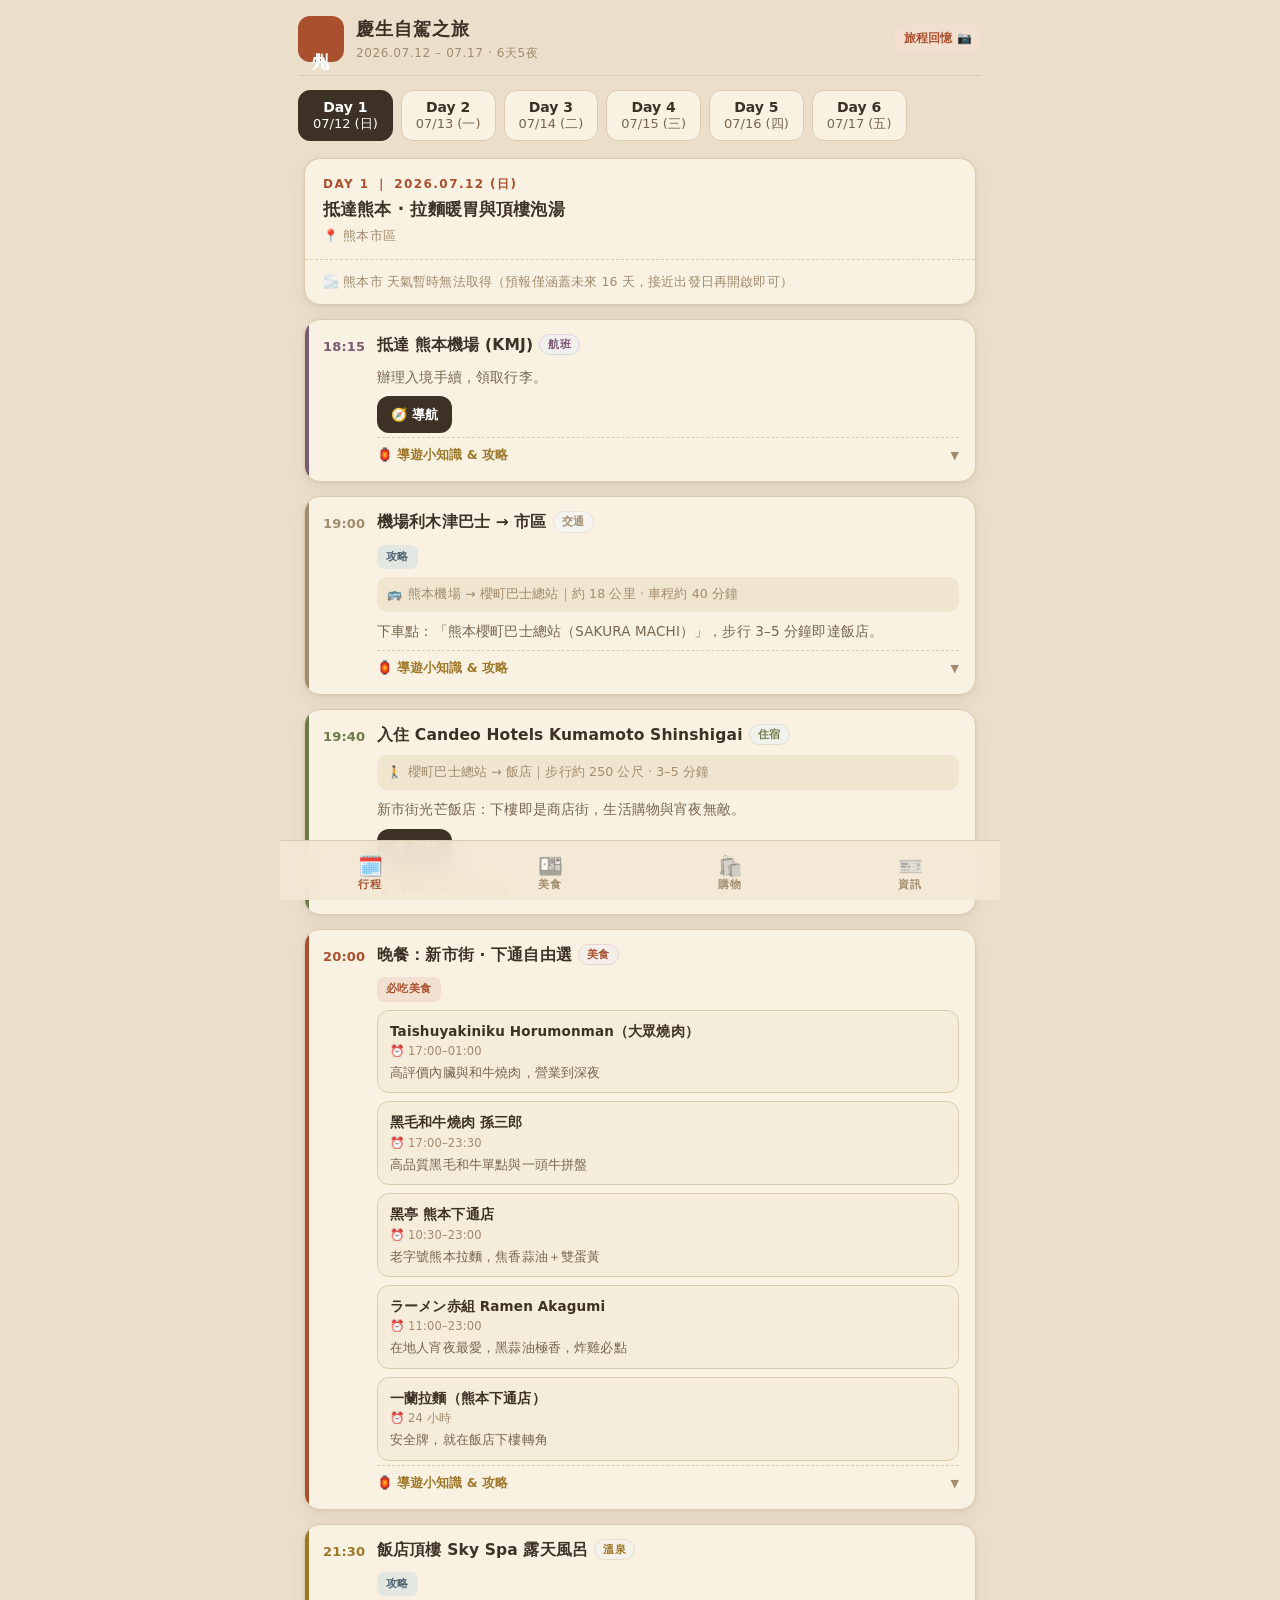
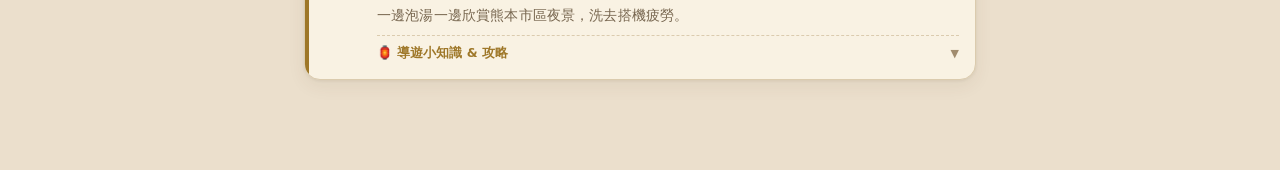
==== index.html @ d9b848c7 "Initial Commit" ====
<!DOCTYPE html>
<html lang="zh-Hant">
<head>
<meta charset="UTF-8">
<meta name="viewport" content="width=device-width, initial-scale=1.0, viewport-fit=cover, user-scalable=no">
<meta name="theme-color" content="#EBDFCC">
<meta name="apple-mobile-web-app-capable" content="yes">
<meta name="apple-mobile-web-app-status-bar-style" content="default">
<title>九州慶生自駕之旅 2026</title>
<link rel="icon" href="data:image/svg+xml,<svg xmlns='http://www.w3.org/2000/svg' viewBox='0 0 100 100'><text y='.9em' font-size='90'>⛩️</text></svg>">
<link rel="manifest" href="manifest.json">
<link rel="apple-touch-icon" href="icons/apple-touch-icon.png">

<!-- iOS PWA 啟動畫面（各機型解析度） -->
<link rel="apple-touch-startup-image" media="screen and (device-width: 440px) and (device-height: 956px) and (-webkit-device-pixel-ratio: 3) and (orientation: portrait)" href="splash/splash-1320x2868.png">
<link rel="apple-touch-startup-image" media="screen and (device-width: 430px) and (device-height: 932px) and (-webkit-device-pixel-ratio: 3) and (orientation: portrait)" href="splash/splash-1290x2796.png">
<link rel="apple-touch-startup-image" media="screen and (device-width: 428px) and (device-height: 926px) and (-webkit-device-pixel-ratio: 3) and (orientation: portrait)" href="splash/splash-1284x2778.png">
<link rel="apple-touch-startup-image" media="screen and (device-width: 414px) and (device-height: 896px) and (-webkit-device-pixel-ratio: 3) and (orientation: portrait)" href="splash/splash-1242x2688.png">
<link rel="apple-touch-startup-image" media="screen and (device-width: 402px) and (device-height: 874px) and (-webkit-device-pixel-ratio: 3) and (orientation: portrait)" href="splash/splash-1206x2622.png">
<link rel="apple-touch-startup-image" media="screen and (device-width: 393px) and (device-height: 852px) and (-webkit-device-pixel-ratio: 3) and (orientation: portrait)" href="splash/splash-1179x2556.png">
<link rel="apple-touch-startup-image" media="screen and (device-width: 390px) and (device-height: 844px) and (-webkit-device-pixel-ratio: 3) and (orientation: portrait)" href="splash/splash-1170x2532.png">
<link rel="apple-touch-startup-image" media="screen and (device-width: 375px) and (device-height: 812px) and (-webkit-device-pixel-ratio: 3) and (orientation: portrait)" href="splash/splash-1125x2436.png">
<link rel="apple-touch-startup-image" media="screen and (device-width: 414px) and (device-height: 736px) and (-webkit-device-pixel-ratio: 3) and (orientation: portrait)" href="splash/splash-1242x2208.png">
<link rel="apple-touch-startup-image" media="screen and (device-width: 414px) and (device-height: 896px) and (-webkit-device-pixel-ratio: 2) and (orientation: portrait)" href="splash/splash-828x1792.png">
<link rel="apple-touch-startup-image" media="screen and (device-width: 375px) and (device-height: 667px) and (-webkit-device-pixel-ratio: 2) and (orientation: portrait)" href="splash/splash-750x1334.png">

<link rel="stylesheet" href="css/style.css">
</head>
<body>

<header class="app-header">
  <div class="app-header-inner">
    <div class="app-title">
      <span class="app-title-kanji">九州</span>
      <div class="app-title-text">
        <h1>慶生自駕之旅</h1>
        <p>2026.07.12 – 07.17 · 6天5夜</p>
      </div>
    </div>
    <div class="trip-countdown" id="tripCountdown"></div>
  </div>
</header>

<main id="main">
  <!-- 行程 -->
  <section class="view" id="view-itinerary">
    <nav class="day-tabs" id="dayTabs"></nav>
    <div id="dayContent"></div>
  </section>

  <!-- 美食 -->
  <section class="view hidden" id="view-food">
    <div class="food-toolbar">
      <div class="chip-row" id="foodRegionChips"></div>
      <div class="sort-row">
        <span class="sort-label">排序</span>
        <button class="sort-btn active" data-sort="rating">⭐ 評價</button>
        <button class="sort-btn" data-sort="distance">📍 距離</button>
      </div>
      <p class="sort-hint hidden" id="geoHint"></p>
    </div>
    <div id="foodList"></div>
  </section>

  <!-- 購買清單 -->
  <section class="view hidden" id="view-shopping">
    <div id="shoppingContent"></div>
  </section>

  <!-- 資訊 -->
  <section class="view hidden" id="view-info">
    <div id="infoContent"></div>
  </section>
</main>

<nav class="tab-bar">
  <button class="tab-item active" data-view="itinerary">
    <span class="tab-icon">🗓️</span><span class="tab-label">行程</span>
  </button>
  <button class="tab-item" data-view="food">
    <span class="tab-icon">🍱</span><span class="tab-label">美食</span>
  </button>
  <button class="tab-item" data-view="shopping">
    <span class="tab-icon">🛍️</span><span class="tab-label">購物</span>
  </button>
  <button class="tab-item" data-view="info">
    <span class="tab-icon">🎫</span><span class="tab-label">資訊</span>
  </button>
</nav>

<div class="toast" id="toast"></div>

<script src="js/data.js"></script>
<script src="js/app.js"></script>
</body>
</html>
---- css/style.css ----
/* ============================================================
   九州慶生自駕之旅 — 日式極簡 · 手機優先
   ============================================================ */
:root {
  --bg: #EBDFCC;            /* 焙茶 暖棕底 */
  --card: #F9F2E3;          /* 奶茶色卡片 */
  --line: #DBCBAE;
  --ink: #3D3126;           /* 深咖啡墨 */
  --ink-soft: #77664F;
  --ink-faint: #A18C6E;
  --shu: #A9502F;           /* 磚朱 · 焦紅 */
  --ai: #4E6373;            /* 青灰藍 */
  --matcha: #6D7A48;        /* 抹茶 */
  --kin: #9E7728;           /* 金茶 */
  --murasaki: #7C5A72;      /* 茶紫 */
  --shu-bg: #F3DFCF;
  --ai-bg: #E3E7E1;
  --matcha-bg: #E8EAD1;
  --kin-bg: #F1E4C2;
  --murasaki-bg: #ECDFE6;
  --radius: 16px;
  --shadow: 0 1px 3px rgba(80, 60, 30, .08), 0 6px 18px rgba(80, 60, 30, .07);
  --safe-bottom: env(safe-area-inset-bottom, 0px);
  --tabbar-h: 60px;
}

* { margin: 0; padding: 0; box-sizing: border-box; -webkit-tap-highlight-color: transparent; }

html { scroll-behavior: smooth; }

body {
  background: var(--bg);
  color: var(--ink);
  font-family: "PingFang TC", "Hiragino Sans", "Noto Sans TC", "Microsoft JhengHei", system-ui, sans-serif;
  font-size: 15px;
  line-height: 1.65;
  letter-spacing: .01em;
  padding-bottom: calc(var(--tabbar-h) + var(--safe-bottom) + 16px);
  max-width: 720px;
  margin: 0 auto;
}

button { font-family: inherit; border: none; background: none; cursor: pointer; color: inherit; }
a { color: var(--ai); text-decoration: none; }

.hidden { display: none !important; }

/* ---------- Header ---------- */
.app-header {
  padding: calc(env(safe-area-inset-top, 0px) + 14px) 18px 0;
}
.app-header-inner {
  display: flex; align-items: center; justify-content: space-between;
  border-bottom: 1px solid var(--line);
  padding-bottom: 12px;
}
.app-title { display: flex; align-items: center; gap: 12px; }
.app-title-kanji {
  font-size: 26px; font-weight: 700; color: #fff;
  background: var(--shu);
  width: 46px; height: 46px; border-radius: 12px;
  display: flex; align-items: center; justify-content: center;
  letter-spacing: 0; line-height: 1;
  writing-mode: vertical-rl;
  font-size: 17px;
}
.app-title-text h1 { font-size: 18px; font-weight: 700; letter-spacing: .06em; }
.app-title-text p { font-size: 12px; color: var(--ink-faint); letter-spacing: .05em; }
.trip-countdown {
  font-size: 12px; color: var(--shu); font-weight: 600;
  background: var(--shu-bg); padding: 5px 10px; border-radius: 99px;
  white-space: nowrap;
}

/* ---------- Day tabs ---------- */
.day-tabs {
  display: flex; gap: 8px; overflow-x: auto;
  padding: 14px 18px 10px;
  position: sticky; top: 0; z-index: 20;
  background: linear-gradient(var(--bg) 85%, transparent);
  scrollbar-width: none;
  -webkit-overflow-scrolling: touch;
}
.day-tabs::-webkit-scrollbar { display: none; }
.day-tab {
  flex: 0 0 auto;
  padding: 7px 14px;
  border-radius: 12px;
  border: 1px solid var(--line);
  background: var(--card);
  font-size: 13px; color: var(--ink-soft);
  text-align: center; line-height: 1.3;
  transition: all .18s ease;
}
.day-tab b { display: block; font-size: 14px; color: var(--ink); }
.day-tab.active { background: var(--ink); border-color: var(--ink); }
.day-tab.active b, .day-tab.active { color: #fff; }

/* ---------- Day header ---------- */
.day-header {
  margin: 6px 18px 14px;
  background: var(--card);
  border: 1px solid var(--line);
  border-radius: var(--radius);
  box-shadow: var(--shadow);
  overflow: hidden;
}
.day-header-top {
  padding: 16px 18px 12px;
  border-bottom: 1px dashed var(--line);
}
.day-header-date {
  font-size: 12px; color: var(--shu); font-weight: 700; letter-spacing: .12em;
  margin-bottom: 3px;
}
.day-header-title { font-size: 17px; font-weight: 700; line-height: 1.45; }
.day-header-sub { font-size: 12.5px; color: var(--ink-faint); margin-top: 4px; }

/* weather strip */
.weather-strip {
  display: flex; align-items: center; gap: 12px;
  padding: 12px 18px;
  background: linear-gradient(135deg, #F5EBD6, #EDDFC4);
}
.weather-icon { font-size: 30px; line-height: 1; }
.weather-main { flex: 1; }
.weather-desc { font-size: 13.5px; font-weight: 600; }
.weather-temp { font-size: 12.5px; color: var(--ink-soft); }
.weather-loc {
  font-size: 11px; color: var(--ink-faint);
  text-align: right; line-height: 1.5;
}
.weather-rain { color: var(--ai); font-weight: 600; }
.weather-loading { font-size: 12.5px; color: var(--ink-faint); padding: 12px 18px; }

/* ---------- Timeline / cards ---------- */
.timeline { padding: 0 18px; position: relative; }

.event-card {
  position: relative;
  background: var(--card);
  border: 1px solid var(--line);
  border-radius: var(--radius);
  box-shadow: var(--shadow);
  margin-bottom: 14px;
  overflow: hidden;
}
.event-card::before {
  content: ""; position: absolute; left: 0; top: 0; bottom: 0; width: 4px;
  background: var(--c, var(--ink-faint));
}
.event-card.type-spot    { --c: var(--ai); }
.event-card.type-food    { --c: var(--shu); }
.event-card.type-transit { --c: var(--ink-faint); }
.event-card.type-hotel   { --c: var(--matcha); }
.event-card.type-onsen   { --c: var(--kin); }
.event-card.type-flight  { --c: var(--murasaki); }

.event-head {
  display: flex; align-items: flex-start; gap: 10px;
  padding: 14px 16px 0 18px;
}
.event-time {
  font-size: 13px; font-weight: 700; color: var(--c, var(--ink));
  font-variant-numeric: tabular-nums;
  padding-top: 2px; min-width: 44px;
}
.event-title-wrap { flex: 1; }
.event-title { font-size: 15.5px; font-weight: 700; line-height: 1.45; }
.event-badge {
  display: inline-block; font-size: 10.5px; font-weight: 600;
  padding: 2px 8px; border-radius: 99px; margin-left: 6px;
  vertical-align: 2px; letter-spacing: .05em;
  color: var(--c); background: color-mix(in srgb, var(--c) 10%, white);
  border: 1px solid color-mix(in srgb, var(--c) 25%, white);
}
.event-body { padding: 8px 16px 14px 72px; }
@media (max-width: 480px) {
  .event-body { padding-left: 18px; }
}
.event-desc { font-size: 13.5px; color: var(--ink-soft); margin-bottom: 8px; }
.event-desc p + p { margin-top: 5px; }

.event-transit-note {
  display: flex; gap: 6px; align-items: baseline;
  font-size: 12.5px; color: var(--ink-faint);
  background: #F0E6D0; border-radius: 10px;
  padding: 7px 10px; margin-bottom: 8px;
}
.event-transit-note::before { content: "🚗"; font-size: 12px; }
.event-transit-note.walk::before { content: "🚶"; }
.event-transit-note.bus::before { content: "🚌"; }
.event-transit-note.tram::before { content: "🚋"; }

/* meta chips: mapcode / phone */
.meta-row { display: flex; flex-wrap: wrap; gap: 6px; margin-bottom: 8px; }
.meta-chip {
  display: inline-flex; align-items: center; gap: 5px;
  font-size: 12px; padding: 5px 10px;
  border-radius: 10px; border: 1px solid var(--line);
  background: #F3EAD5; color: var(--ink-soft);
  font-variant-numeric: tabular-nums;
}
.meta-chip .mc-label {
  font-size: 10px; font-weight: 700; color: var(--kin);
  letter-spacing: .05em;
}
.meta-chip.mapcode { font-family: ui-monospace, "SF Mono", Menlo, monospace; }
.meta-chip.phone { color: var(--ai); border-color: #C6CFC9; background: var(--ai-bg); }

/* action buttons */
.action-row { display: flex; gap: 8px; flex-wrap: wrap; }
.btn {
  display: inline-flex; align-items: center; gap: 6px;
  font-size: 13px; font-weight: 600;
  padding: 8px 14px; border-radius: 12px;
  transition: transform .1s ease, opacity .15s;
}
.btn:active { transform: scale(.96); opacity: .85; }
.btn-nav { background: var(--ink); color: #fff; }
.btn-tel { background: var(--ai-bg); color: var(--ai); border: 1px solid #C6CFC9; }
.btn-ghost { background: #EFE4CC; color: var(--ink-soft); border: 1px solid var(--line); }

/* tags */
.tag-row { display: flex; flex-wrap: wrap; gap: 6px; margin: 2px 0 8px; }
.tag {
  font-size: 11px; font-weight: 700; letter-spacing: .04em;
  padding: 3px 9px; border-radius: 7px;
}
.tag-eat   { background: var(--shu-bg); color: var(--shu); }        /* 必吃美食 */
.tag-menu  { background: var(--kin-bg); color: #85631A; }           /* 必點菜單 */
.tag-buy   { background: var(--matcha-bg); color: var(--matcha); }  /* 必買伴手禮 */
.tag-book  { background: var(--murasaki-bg); color: var(--murasaki); } /* 重要預約 */
.tag-tip   { background: var(--ai-bg); color: var(--ai); }          /* 攻略 */

/* highlight inline */
.hl-eat  { color: var(--shu); font-weight: 700; }
.hl-menu { color: #85631A; font-weight: 700; }
.hl-buy  { color: var(--matcha); font-weight: 700; }
.hl-book { color: var(--murasaki); font-weight: 700; }

/* shrine knowledge box */
.shrine-box {
  border: 1px solid #E0BFAA;
  border-left: 4px solid var(--shu);
  background: linear-gradient(135deg, #F7E9DB, #F3DFCF);
  border-radius: 12px;
  padding: 11px 13px;
  margin-bottom: 10px;
}
.shrine-head {
  font-size: 13px; font-weight: 800; color: var(--shu);
  letter-spacing: .04em; margin-bottom: 6px;
  display: flex; align-items: baseline; gap: 6px; flex-wrap: wrap;
}
.shrine-name { font-size: 11.5px; font-weight: 600; color: var(--ink-faint); }
.shrine-deity {
  font-size: 12.5px; color: var(--ink-soft); margin-bottom: 7px; line-height: 1.55;
}
.shrine-k {
  display: inline-block; font-size: 10px; font-weight: 700; color: #fff;
  background: var(--shu); border-radius: 5px;
  padding: 1px 6px; margin-right: 6px; vertical-align: 1px;
  letter-spacing: .08em;
}
.shrine-blessings { display: flex; flex-wrap: wrap; gap: 6px; margin-bottom: 8px; }
.blessing-chip {
  font-size: 11.5px; font-weight: 700; color: var(--shu);
  background: #FDF6EC; border: 1px solid #E8CDB8;
  border-radius: 99px; padding: 3px 10px;
}
.shrine-tip {
  font-size: 12.5px; color: var(--ink-soft); line-height: 1.6;
  border-top: 1px dashed #E0BFAA; padding-top: 7px;
}
.ritual-box {
  margin-top: 8px;
  background: #FDF6EC;
  border: 1px solid #E8CDB8;
  border-radius: 10px;
  padding: 8px 11px;
}
.ritual-title {
  font-size: 11.5px; font-weight: 800; color: var(--shu);
  letter-spacing: .03em; margin-bottom: 4px;
}
.ritual-steps {
  list-style: none; counter-reset: step;
  display: flex; flex-direction: column; gap: 3px;
}
.ritual-steps li {
  counter-increment: step;
  font-size: 12px; color: var(--ink-soft); line-height: 1.55;
  display: flex; align-items: baseline; gap: 7px;
}
.ritual-steps li::before {
  content: counter(step);
  flex: 0 0 auto;
  width: 16px; height: 16px; border-radius: 50%;
  background: var(--shu); color: #fff;
  font-size: 10px; font-weight: 700;
  display: inline-flex; align-items: center; justify-content: center;
  transform: translateY(2px);
}

/* guide story (collapsible) */
.guide-box { margin-top: 4px; border-top: 1px dashed var(--line); }
.guide-toggle {
  width: 100%; display: flex; align-items: center; gap: 6px;
  font-size: 12.5px; font-weight: 700; color: var(--kin);
  padding: 9px 0 3px; text-align: left;
}
.guide-toggle .arrow { margin-left: auto; transition: transform .2s; font-size: 11px; color: var(--ink-faint); }
.guide-box.open .guide-toggle .arrow { transform: rotate(180deg); }
.guide-content {
  display: none;
  font-size: 13px; color: var(--ink-soft);
  background: #F5ECD6;
  border: 1px solid #E3D4B4;
  border-radius: 10px;
  padding: 10px 12px; margin: 6px 0 2px;
}
.guide-box.open .guide-content { display: block; }
.guide-content p + p { margin-top: 6px; }

/* dinner options list */
.option-list { display: flex; flex-direction: column; gap: 8px; }
.option-item {
  border: 1px solid var(--line); border-radius: 12px;
  padding: 9px 12px; background: #F5ECDA;
}
.option-item .opt-name { font-size: 13.5px; font-weight: 700; }
.option-item .opt-time { font-size: 11.5px; color: var(--ink-faint); }
.option-item .opt-note { font-size: 12.5px; color: var(--ink-soft); margin-top: 2px; }

/* ---------- Food view ---------- */
.food-toolbar { padding: 14px 18px 4px; position: sticky; top: 0; z-index: 20; background: linear-gradient(var(--bg) 90%, transparent); }
.chip-row { display: flex; gap: 8px; overflow-x: auto; scrollbar-width: none; padding-bottom: 8px; }
.chip-row::-webkit-scrollbar { display: none; }
.region-chip {
  flex: 0 0 auto; font-size: 13px; font-weight: 600;
  padding: 6px 14px; border-radius: 99px;
  border: 1px solid var(--line); background: var(--card); color: var(--ink-soft);
}
.region-chip.active { background: var(--shu); border-color: var(--shu); color: #fff; }
.sort-row { display: flex; align-items: center; gap: 8px; padding: 2px 0 6px; }
.sort-label { font-size: 12px; color: var(--ink-faint); }
.sort-btn {
  font-size: 12.5px; font-weight: 600; padding: 5px 12px;
  border-radius: 99px; border: 1px solid var(--line);
  background: var(--card); color: var(--ink-soft);
}
.sort-btn.active { background: var(--ai); border-color: var(--ai); color: #fff; }
.sort-hint { font-size: 11.5px; color: var(--ink-faint); padding-bottom: 4px; }

.food-region-title {
  font-size: 13px; font-weight: 700; letter-spacing: .1em;
  color: var(--ink-faint); padding: 12px 18px 8px;
  display: flex; align-items: center; gap: 8px;
}
.food-region-title::after { content: ""; flex: 1; height: 1px; background: var(--line); }

.food-card {
  margin: 0 18px 12px;
  background: var(--card); border: 1px solid var(--line);
  border-radius: var(--radius); box-shadow: var(--shadow);
  padding: 14px 16px;
}
.food-card-head { display: flex; align-items: flex-start; gap: 10px; }
.food-name { flex: 1; font-size: 15px; font-weight: 700; line-height: 1.4; }
.food-rating {
  font-size: 12.5px; font-weight: 700; color: var(--kin);
  white-space: nowrap; padding-top: 2px;
}
.food-dist { font-size: 11px; color: var(--ai); font-weight: 600; white-space: nowrap; padding-top: 2px; }
.food-region-badge {
  display: inline-block; font-size: 10.5px; font-weight: 600;
  padding: 1px 8px; border-radius: 99px; margin-top: 4px;
  background: #EDE1C8; color: var(--ink-faint);
}
.food-desc { font-size: 13px; color: var(--ink-soft); margin: 7px 0; }
.food-hours { font-size: 12px; color: var(--ink-faint); margin-bottom: 9px; }
.food-hours b { color: var(--matcha); font-weight: 700; }

/* ---------- Info view ---------- */
.info-section { padding: 14px 18px 0; }
.info-section-title {
  font-size: 14px; font-weight: 700; letter-spacing: .08em;
  margin-bottom: 10px; display: flex; align-items: center; gap: 8px;
}
.info-section-title::after { content: ""; flex: 1; height: 1px; background: var(--line); }
.info-card {
  background: var(--card); border: 1px solid var(--line);
  border-radius: var(--radius); box-shadow: var(--shadow);
  padding: 15px 16px; margin-bottom: 12px;
  position: relative; overflow: hidden;
}
.info-card::before {
  content: ""; position: absolute; left: 0; top: 0; bottom: 0; width: 4px;
  background: var(--c, var(--ai));
}
.info-card h3 { font-size: 15px; font-weight: 700; margin-bottom: 2px; }
.info-card .info-sub { font-size: 12.5px; color: var(--ink-faint); margin-bottom: 8px; }
.info-kv { display: flex; font-size: 13.5px; padding: 4px 0; border-bottom: 1px dashed #E5D8BE; }
.info-kv:last-of-type { border-bottom: none; }
.info-kv .k { flex: 0 0 88px; color: var(--ink-faint); font-size: 12.5px; padding-top: 1px; }
.info-kv .v { flex: 1; color: var(--ink); }
.info-kv .v b { color: var(--shu); }
.info-note {
  font-size: 12px; color: var(--ink-soft);
  background: var(--kin-bg); border-radius: 10px;
  padding: 8px 11px; margin-top: 9px;
}
.info-card .action-row { margin-top: 10px; }

.emergency-grid { display: grid; grid-template-columns: 1fr 1fr; gap: 10px; }
.emergency-item {
  background: var(--card); border: 1px solid var(--line);
  border-radius: 14px; padding: 12px;
  display: flex; flex-direction: column; gap: 2px;
  box-shadow: var(--shadow);
}
.emergency-item .em-name { font-size: 12.5px; color: var(--ink-soft); line-height: 1.4; }
.emergency-item .em-num { font-size: 17px; font-weight: 800; color: var(--shu); font-variant-numeric: tabular-nums; }
.emergency-item .em-note { font-size: 10.5px; color: var(--ink-faint); }
.emergency-item.full { grid-column: 1 / -1; }

/* checklist */
.check-item {
  display: flex; align-items: flex-start; gap: 10px;
  padding: 9px 0; border-bottom: 1px dashed #E5D8BE;
  font-size: 13.5px; cursor: pointer;
}
.check-item:last-child { border-bottom: none; }
.check-item input { width: 18px; height: 18px; accent-color: var(--matcha); margin-top: 2px; }
.check-item.done span { color: var(--ink-faint); text-decoration: line-through; }

/* ---------- Shopping view ---------- */
.shop-note {
  font-size: 12px; color: var(--ink-soft); line-height: 1.6;
  background: var(--kin-bg); border: 1px solid #E3D4B4;
  border-radius: 12px; padding: 10px 12px; margin-bottom: 14px;
}
.shop-card {
  background: var(--card); border: 1px solid var(--line);
  border-radius: var(--radius); box-shadow: var(--shadow);
  margin-bottom: 12px; overflow: hidden;
  position: relative;
}
.shop-card::before {
  content: ""; position: absolute; left: 0; top: 0; bottom: 0; width: 4px;
  background: var(--c, var(--shu));
}
.shop-head {
  display: flex; align-items: center; gap: 11px;
  padding: 13px 15px 13px 18px;
  border-bottom: 1px dashed var(--line);
}
.shop-icon {
  font-size: 24px; line-height: 1;
  width: 42px; height: 42px; flex: 0 0 auto;
  display: flex; align-items: center; justify-content: center;
  background: color-mix(in srgb, var(--c) 12%, white);
  border-radius: 12px;
}
.shop-title-wrap { flex: 1; min-width: 0; }
.shop-name { font-size: 15px; font-weight: 700; line-height: 1.35; }
.shop-sub { font-size: 11.5px; color: var(--ink-faint); margin-top: 2px; line-height: 1.5; }
.shop-count {
  flex: 0 0 auto; font-size: 12.5px; font-weight: 800;
  color: var(--c); font-variant-numeric: tabular-nums;
  background: color-mix(in srgb, var(--c) 10%, white);
  border: 1px solid color-mix(in srgb, var(--c) 25%, white);
  border-radius: 99px; padding: 3px 10px;
}
.shop-items { padding: 4px 16px 10px; }

/* ---------- Tab bar ---------- */
.tab-bar {
  position: fixed; left: 0; right: 0; bottom: 0; z-index: 50;
  max-width: 720px; margin: 0 auto;
  display: flex;
  background: rgba(243, 233, 213, .92);
  backdrop-filter: blur(14px);
  -webkit-backdrop-filter: blur(14px);
  border-top: 1px solid var(--line);
  padding-bottom: var(--safe-bottom);
  height: calc(var(--tabbar-h) + var(--safe-bottom));
}
.tab-item {
  flex: 1; display: flex; flex-direction: column; align-items: center; justify-content: center;
  gap: 2px; padding-top: 6px;
  color: var(--ink-faint);
}
.tab-icon { font-size: 20px; line-height: 1; filter: grayscale(1) opacity(.55); transition: filter .15s; }
.tab-label { font-size: 10.5px; font-weight: 600; letter-spacing: .1em; }
.tab-item.active { color: var(--shu); }
.tab-item.active .tab-icon { filter: none; }

/* ---------- Toast ---------- */
.toast {
  position: fixed; left: 50%; bottom: calc(var(--tabbar-h) + var(--safe-bottom) + 20px);
  transform: translateX(-50%) translateY(10px);
  background: var(--ink); color: #fff;
  font-size: 13px; padding: 9px 18px; border-radius: 99px;
  opacity: 0; pointer-events: none; transition: all .25s ease;
  z-index: 99; white-space: nowrap;
}
.toast.show { opacity: 1; transform: translateX(-50%) translateY(0); }

/* larger screens */
@media (min-width: 600px) {
  body { font-size: 15.5px; }
  .timeline, .day-header { margin-left: 24px; margin-right: 24px; padding-left: 0; padding-right: 0; }
  .timeline { padding: 0 24px; margin: 0; }
}
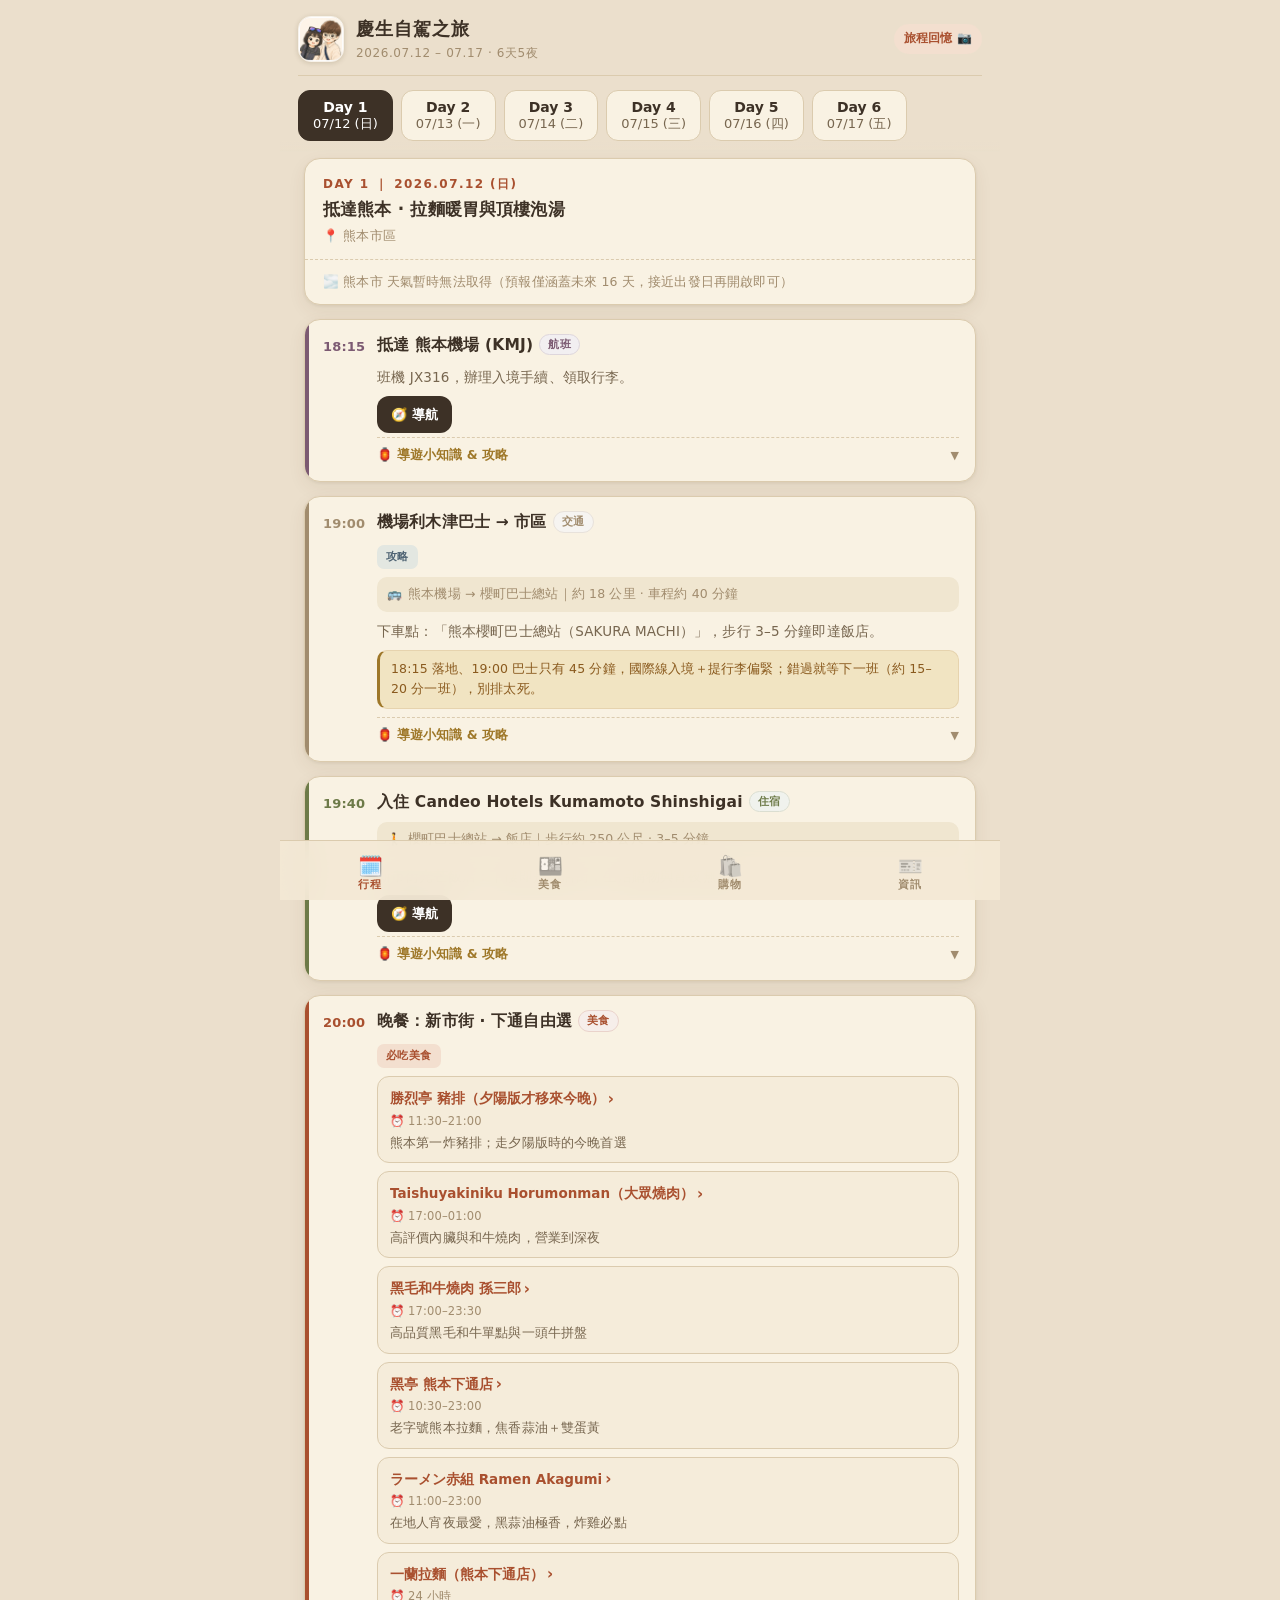
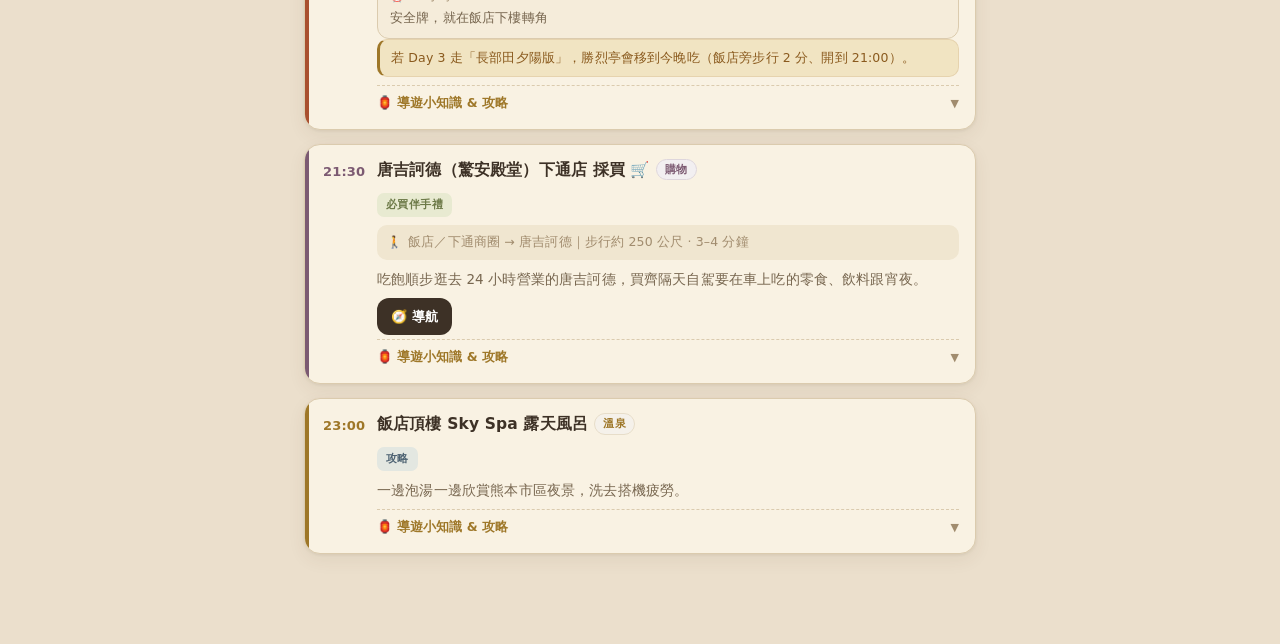
==== commit 67b58169: "更新旅遊工具：換 App logo、同步最終行程、加餐廳跳轉與購物篩選 - App logo 改為情侶插圖（favicon / header / PWA 圖示），SW 快取升 v2 - data.js" ====
--- a/index.html
+++ b/index.html
@@ -7,7 +7,7 @@
 <meta name="apple-mobile-web-app-capable" content="yes">
 <meta name="apple-mobile-web-app-status-bar-style" content="default">
 <title>九州慶生自駕之旅 2026</title>
-<link rel="icon" href="data:image/svg+xml,<svg xmlns='http://www.w3.org/2000/svg' viewBox='0 0 100 100'><text y='.9em' font-size='90'>⛩️</text></svg>">
+<link rel="icon" href="icons/icon-192.png">
 <link rel="manifest" href="manifest.json">
 <link rel="apple-touch-icon" href="icons/apple-touch-icon.png">
 
@@ -31,7 +31,7 @@
 <header class="app-header">
   <div class="app-header-inner">
     <div class="app-title">
-      <span class="app-title-kanji">九州</span>
+      <img class="app-title-logo" src="icons/icon-192.png" alt="九州之旅" width="46" height="46">
       <div class="app-title-text">
         <h1>慶生自駕之旅</h1>
         <p>2026.07.12 – 07.17 · 6天5夜</p>
--- a/css/style.css
+++ b/css/style.css
@@ -55,14 +55,11 @@
   padding-bottom: 12px;
 }
 .app-title { display: flex; align-items: center; gap: 12px; }
-.app-title-kanji {
-  font-size: 26px; font-weight: 700; color: #fff;
-  background: var(--shu);
-  width: 46px; height: 46px; border-radius: 12px;
-  display: flex; align-items: center; justify-content: center;
-  letter-spacing: 0; line-height: 1;
-  writing-mode: vertical-rl;
-  font-size: 17px;
+.app-title-logo {
+  width: 46px; height: 46px; border-radius: 13px;
+  object-fit: cover; display: block; flex: 0 0 auto;
+  box-shadow: 0 1px 5px rgba(80, 60, 30, .18);
+  border: 1px solid rgba(255, 255, 255, .6);
 }
 .app-title-text h1 { font-size: 18px; font-weight: 700; letter-spacing: .06em; }
 .app-title-text p { font-size: 12px; color: var(--ink-faint); letter-spacing: .05em; }
@@ -155,6 +152,7 @@
 .event-card.type-hotel   { --c: var(--matcha); }
 .event-card.type-onsen   { --c: var(--kin); }
 .event-card.type-flight  { --c: var(--murasaki); }
+.event-card.type-shop    { --c: var(--murasaki); }
 
 .event-head {
   display: flex; align-items: flex-start; gap: 10px;
@@ -302,6 +300,26 @@
   display: inline-flex; align-items: center; justify-content: center;
   transform: translateY(2px);
 }
+
+/* note callout (提醒 / 潮汐 / 戰術) */
+.event-note {
+  font-size: 12.5px; line-height: 1.62; color: #8a5a1e;
+  background: var(--kin-bg); border: 1px solid #E6D3AE;
+  border-left: 3px solid var(--kin);
+  border-radius: 10px; padding: 8px 11px; margin-bottom: 8px;
+}
+.event-note p + p { margin-top: 6px; }
+
+/* 跳到美食頁按鈕 */
+.btn-food { background: var(--shu-bg); color: var(--shu); border: 1px solid #E8CDB8; }
+
+/* 晚餐多選：可點的店名連結 */
+.opt-name.opt-link {
+  color: var(--shu); cursor: pointer;
+  display: inline-flex; align-items: center; gap: 3px;
+}
+.opt-name.opt-link::after { content: "›"; font-size: 15px; line-height: 1; }
+.opt-name.opt-link:active { opacity: .6; }
 
 /* guide story (collapsible) */
 .guide-box { margin-top: 4px; border-top: 1px dashed var(--line); }
@@ -377,6 +395,15 @@
   display: inline-block; font-size: 10.5px; font-weight: 600;
   padding: 1px 8px; border-radius: 99px; margin-top: 4px;
   background: #EDE1C8; color: var(--ink-faint);
+}
+.food-card { scroll-margin-top: 90px; transition: box-shadow .25s; }
+.food-card.flash {
+  animation: cardFlash 1.8s ease;
+}
+@keyframes cardFlash {
+  0%, 100% { box-shadow: var(--shadow); }
+  12% { box-shadow: 0 0 0 3px var(--shu), var(--shadow); }
+  60% { box-shadow: 0 0 0 3px color-mix(in srgb, var(--shu) 40%, transparent), var(--shadow); }
 }
 .food-desc { font-size: 13px; color: var(--ink-soft); margin: 7px 0; }
 .food-hours { font-size: 12px; color: var(--ink-faint); margin-bottom: 9px; }
@@ -436,6 +463,10 @@
 .check-item.done span { color: var(--ink-faint); text-decoration: line-through; }
 
 /* ---------- Shopping view ---------- */
+.shop-toolbar {
+  padding: 14px 18px 4px; position: sticky; top: 0; z-index: 20;
+  background: linear-gradient(var(--bg) 90%, transparent);
+}
 .shop-note {
   font-size: 12px; color: var(--ink-soft); line-height: 1.6;
   background: var(--kin-bg); border: 1px solid #E3D4B4;
